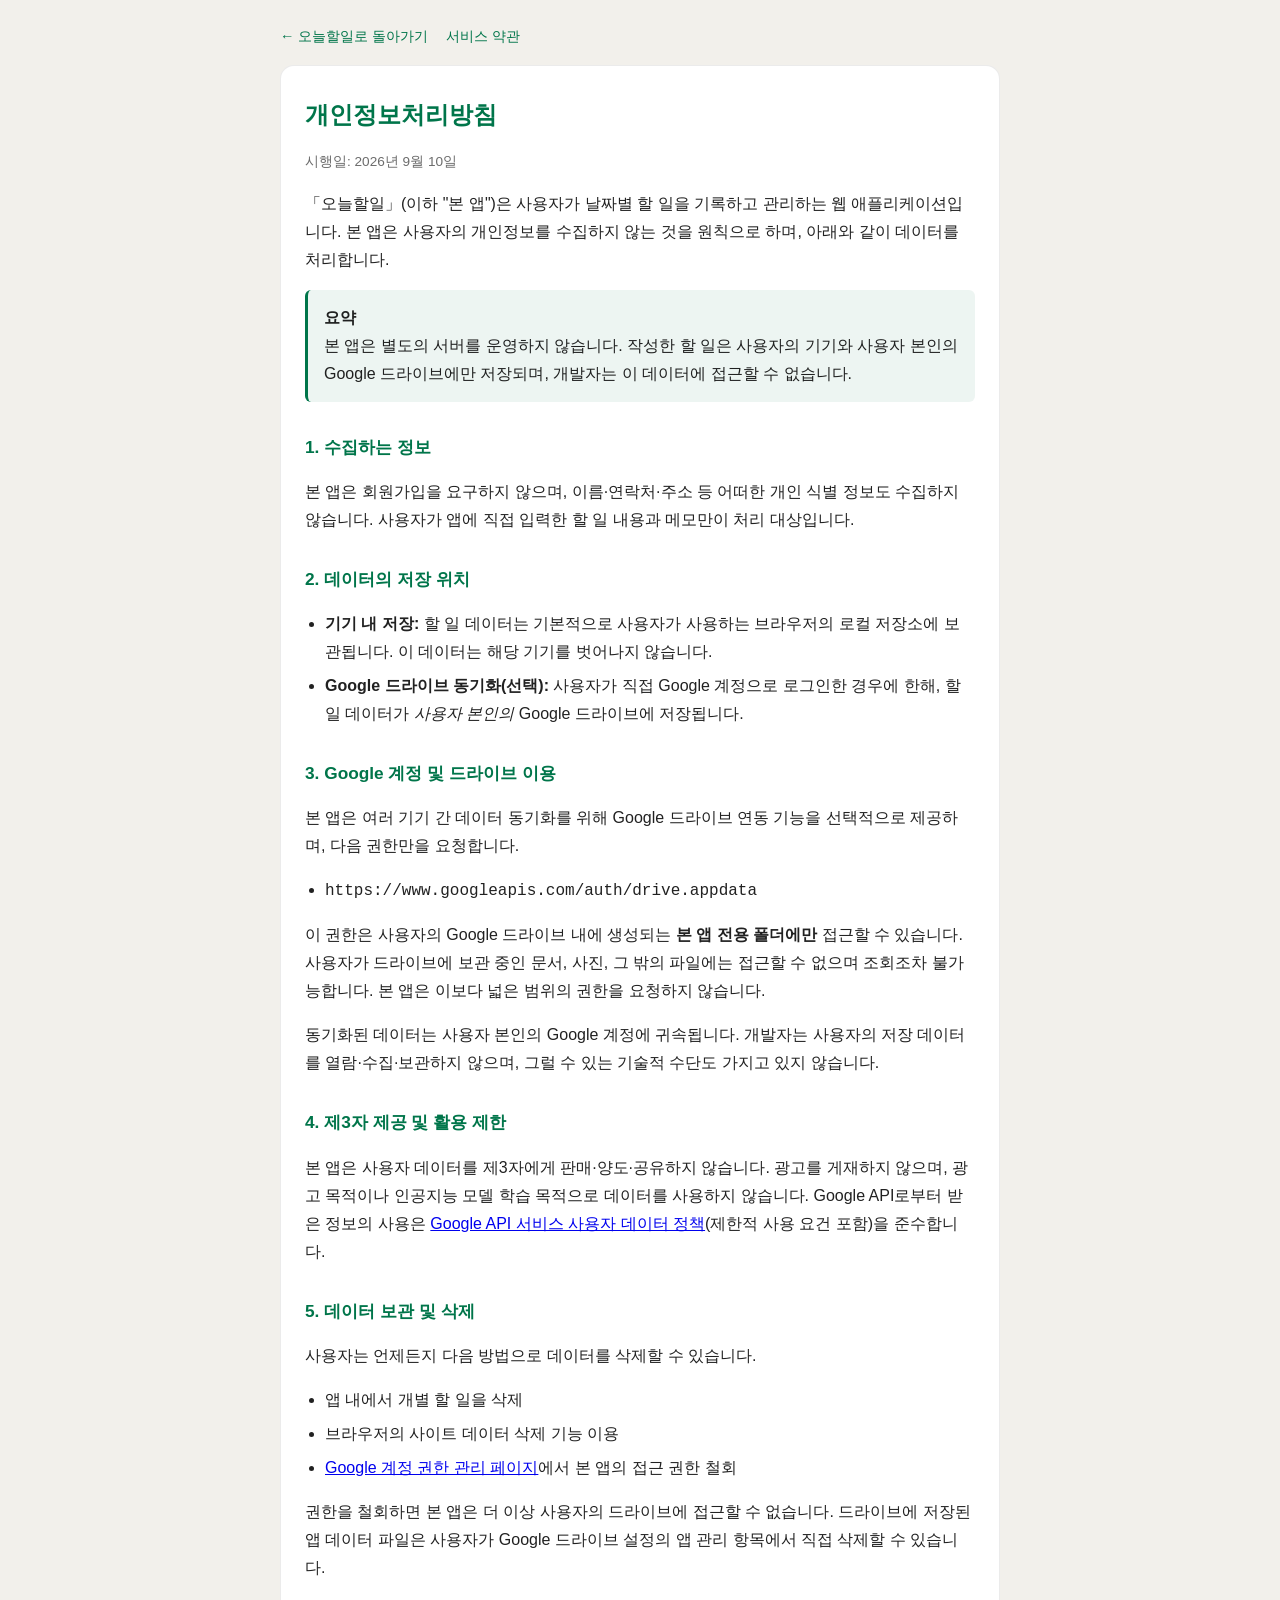
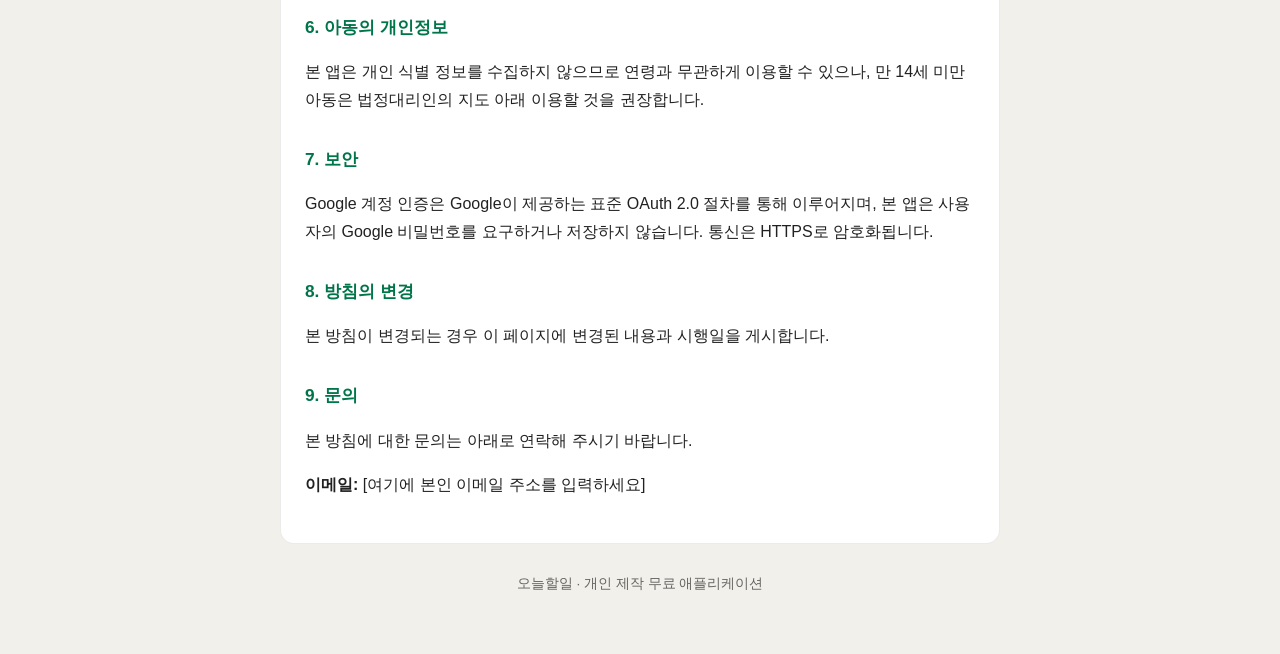
==== privacy.html @ f2ad4640 "Add files via upload" ====
<!DOCTYPE html>
<html lang="ko">
<head>
<meta charset="UTF-8">
<meta name="viewport" content="width=device-width, initial-scale=1.0">
<title>개인정보처리방침 - 오늘할일</title>
<style>
  :root {
    --bg: #f2f0eb;
    --card: #ffffff;
    --border: rgba(0,0,0,0.08);
    --green: #00754A;
    --text: rgba(0,0,0,0.87);
    --muted: rgba(0,0,0,0.58);
  }
  * { box-sizing: border-box; }
  body {
    margin: 0;
    padding: 24px 16px 60px;
    background: var(--bg);
    color: var(--text);
    font-family: -apple-system, BlinkMacSystemFont, "Apple SD Gothic Neo", "Malgun Gothic", sans-serif;
    line-height: 1.75;
    font-size: 16px;
  }
  .wrap { max-width: 720px; margin: 0 auto; }
  .card {
    background: var(--card);
    border: 1px solid var(--border);
    border-radius: 14px;
    padding: 28px 24px;
  }
  h1 { font-size: 1.5rem; margin: 0 0 6px; color: var(--green); }
  h2 { font-size: 1.08rem; margin: 30px 0 8px; color: var(--green); }
  .updated { color: var(--muted); font-size: 0.85rem; margin-bottom: 4px; }
  p, li { color: var(--text); }
  ul { padding-left: 20px; }
  li { margin-bottom: 6px; }
  .highlight {
    background: rgba(0,117,74,0.07);
    border-left: 3px solid var(--green);
    border-radius: 6px;
    padding: 14px 16px;
    margin: 16px 0;
  }
  .nav { margin-bottom: 16px; font-size: 0.9rem; }
  .nav a { color: var(--green); text-decoration: none; margin-right: 14px; }
  .nav a:hover { text-decoration: underline; }
  footer { margin-top: 28px; color: var(--muted); font-size: 0.85rem; text-align: center; }
</style>
</head>
<body>
<div class="wrap">

  <div class="nav">
    <a href="./index.html">← 오늘할일로 돌아가기</a>
    <a href="./terms.html">서비스 약관</a>
  </div>

  <div class="card">
    <h1>개인정보처리방침</h1>
    <p class="updated">시행일: 2026년 9월 10일</p>

    <p>「오늘할일」(이하 "본 앱")은 사용자가 날짜별 할 일을 기록하고 관리하는 웹 애플리케이션입니다. 본 앱은 사용자의 개인정보를 수집하지 않는 것을 원칙으로 하며, 아래와 같이 데이터를 처리합니다.</p>

    <div class="highlight">
      <strong>요약</strong><br>
      본 앱은 별도의 서버를 운영하지 않습니다. 작성한 할 일은 사용자의 기기와 사용자 본인의 Google 드라이브에만 저장되며, 개발자는 이 데이터에 접근할 수 없습니다.
    </div>

    <h2>1. 수집하는 정보</h2>
    <p>본 앱은 회원가입을 요구하지 않으며, 이름·연락처·주소 등 어떠한 개인 식별 정보도 수집하지 않습니다. 사용자가 앱에 직접 입력한 할 일 내용과 메모만이 처리 대상입니다.</p>

    <h2>2. 데이터의 저장 위치</h2>
    <ul>
      <li><strong>기기 내 저장:</strong> 할 일 데이터는 기본적으로 사용자가 사용하는 브라우저의 로컬 저장소에 보관됩니다. 이 데이터는 해당 기기를 벗어나지 않습니다.</li>
      <li><strong>Google 드라이브 동기화(선택):</strong> 사용자가 직접 Google 계정으로 로그인한 경우에 한해, 할 일 데이터가 <em>사용자 본인의</em> Google 드라이브에 저장됩니다.</li>
    </ul>

    <h2>3. Google 계정 및 드라이브 이용</h2>
    <p>본 앱은 여러 기기 간 데이터 동기화를 위해 Google 드라이브 연동 기능을 선택적으로 제공하며, 다음 권한만을 요청합니다.</p>
    <ul>
      <li><code>https://www.googleapis.com/auth/drive.appdata</code></li>
    </ul>
    <p>이 권한은 사용자의 Google 드라이브 내에 생성되는 <strong>본 앱 전용 폴더에만</strong> 접근할 수 있습니다. 사용자가 드라이브에 보관 중인 문서, 사진, 그 밖의 파일에는 접근할 수 없으며 조회조차 불가능합니다. 본 앱은 이보다 넓은 범위의 권한을 요청하지 않습니다.</p>
    <p>동기화된 데이터는 사용자 본인의 Google 계정에 귀속됩니다. 개발자는 사용자의 저장 데이터를 열람·수집·보관하지 않으며, 그럴 수 있는 기술적 수단도 가지고 있지 않습니다.</p>

    <h2>4. 제3자 제공 및 활용 제한</h2>
    <p>본 앱은 사용자 데이터를 제3자에게 판매·양도·공유하지 않습니다. 광고를 게재하지 않으며, 광고 목적이나 인공지능 모델 학습 목적으로 데이터를 사용하지 않습니다. Google API로부터 받은 정보의 사용은 <a href="https://developers.google.com/terms/api-services-user-data-policy" target="_blank" rel="noopener">Google API 서비스 사용자 데이터 정책</a>(제한적 사용 요건 포함)을 준수합니다.</p>

    <h2>5. 데이터 보관 및 삭제</h2>
    <p>사용자는 언제든지 다음 방법으로 데이터를 삭제할 수 있습니다.</p>
    <ul>
      <li>앱 내에서 개별 할 일을 삭제</li>
      <li>브라우저의 사이트 데이터 삭제 기능 이용</li>
      <li><a href="https://myaccount.google.com/permissions" target="_blank" rel="noopener">Google 계정 권한 관리 페이지</a>에서 본 앱의 접근 권한 철회</li>
    </ul>
    <p>권한을 철회하면 본 앱은 더 이상 사용자의 드라이브에 접근할 수 없습니다. 드라이브에 저장된 앱 데이터 파일은 사용자가 Google 드라이브 설정의 앱 관리 항목에서 직접 삭제할 수 있습니다.</p>

    <h2>6. 아동의 개인정보</h2>
    <p>본 앱은 개인 식별 정보를 수집하지 않으므로 연령과 무관하게 이용할 수 있으나, 만 14세 미만 아동은 법정대리인의 지도 아래 이용할 것을 권장합니다.</p>

    <h2>7. 보안</h2>
    <p>Google 계정 인증은 Google이 제공하는 표준 OAuth 2.0 절차를 통해 이루어지며, 본 앱은 사용자의 Google 비밀번호를 요구하거나 저장하지 않습니다. 통신은 HTTPS로 암호화됩니다.</p>

    <h2>8. 방침의 변경</h2>
    <p>본 방침이 변경되는 경우 이 페이지에 변경된 내용과 시행일을 게시합니다.</p>

    <h2>9. 문의</h2>
    <p>본 방침에 대한 문의는 아래로 연락해 주시기 바랍니다.</p>
    <p><strong>이메일:</strong> [여기에 본인 이메일 주소를 입력하세요]</p>
  </div>

  <footer>오늘할일 · 개인 제작 무료 애플리케이션</footer>

</div>
</body>
</html>
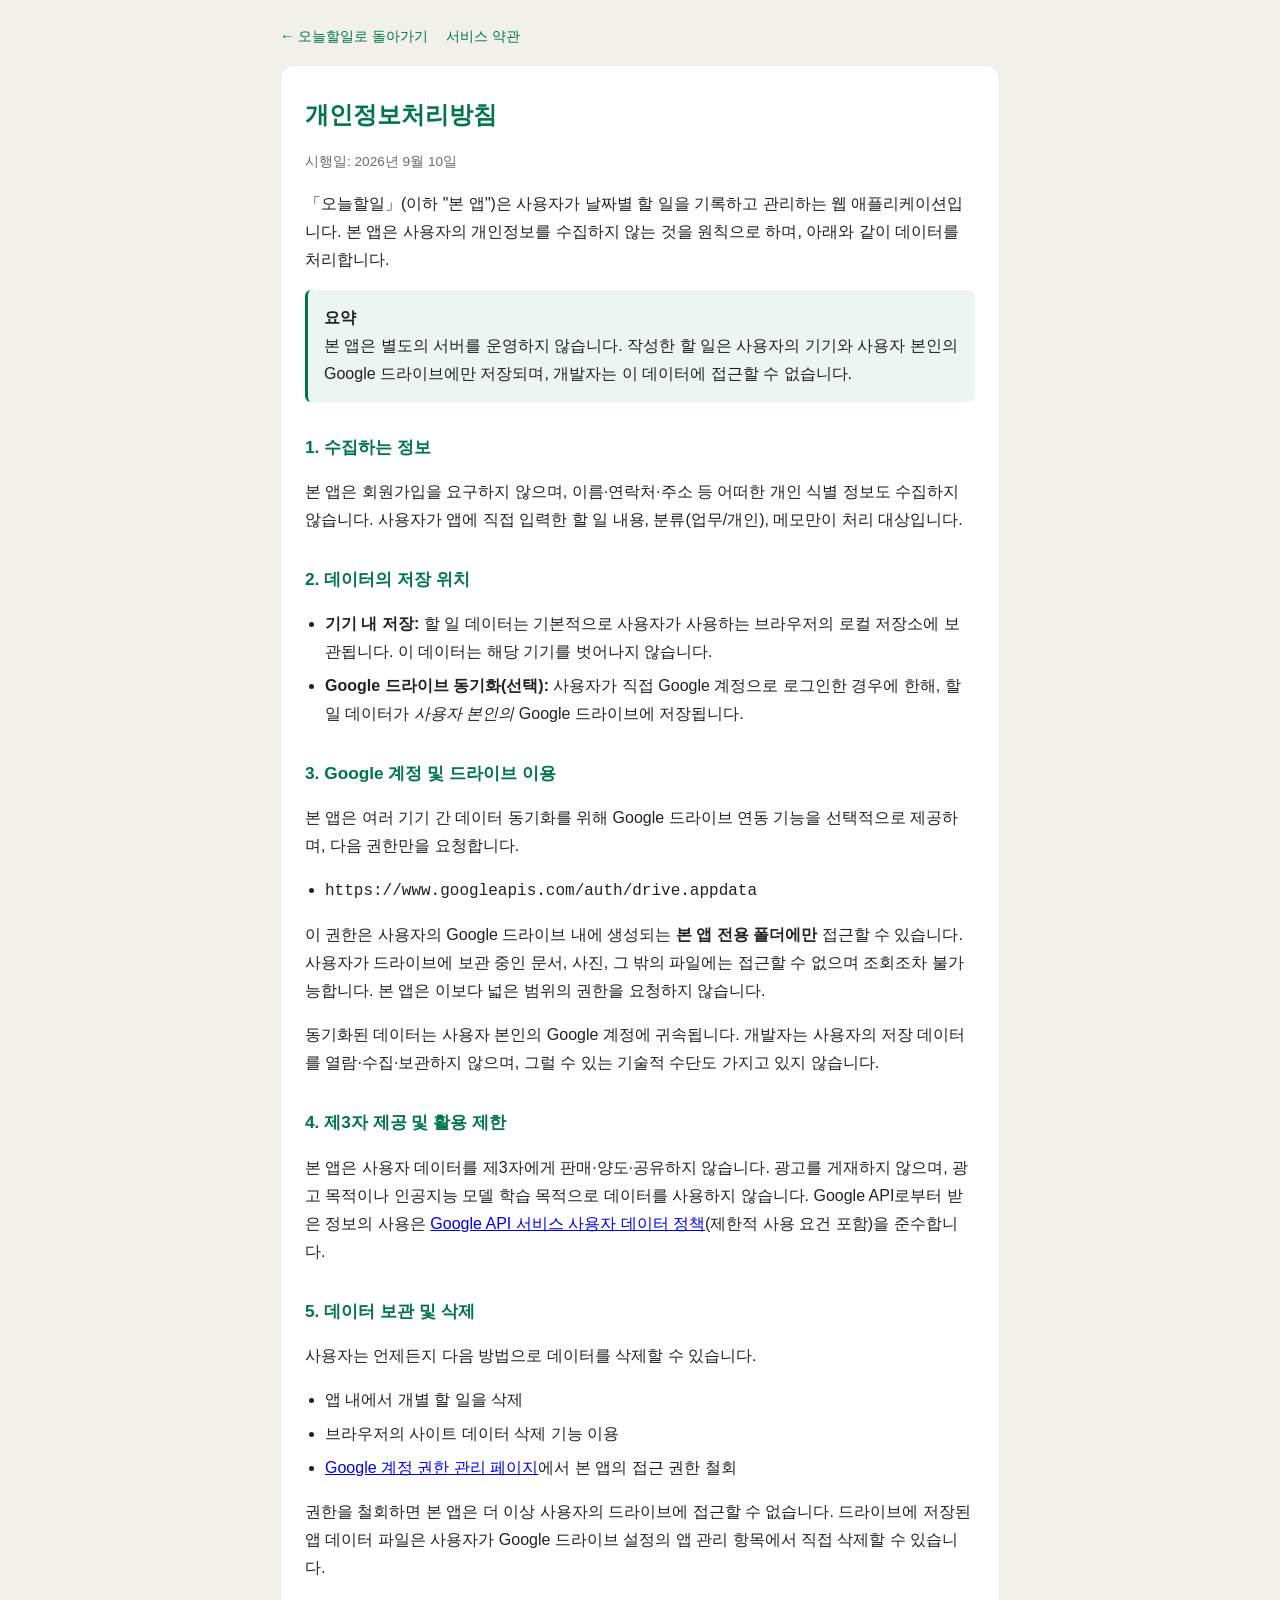
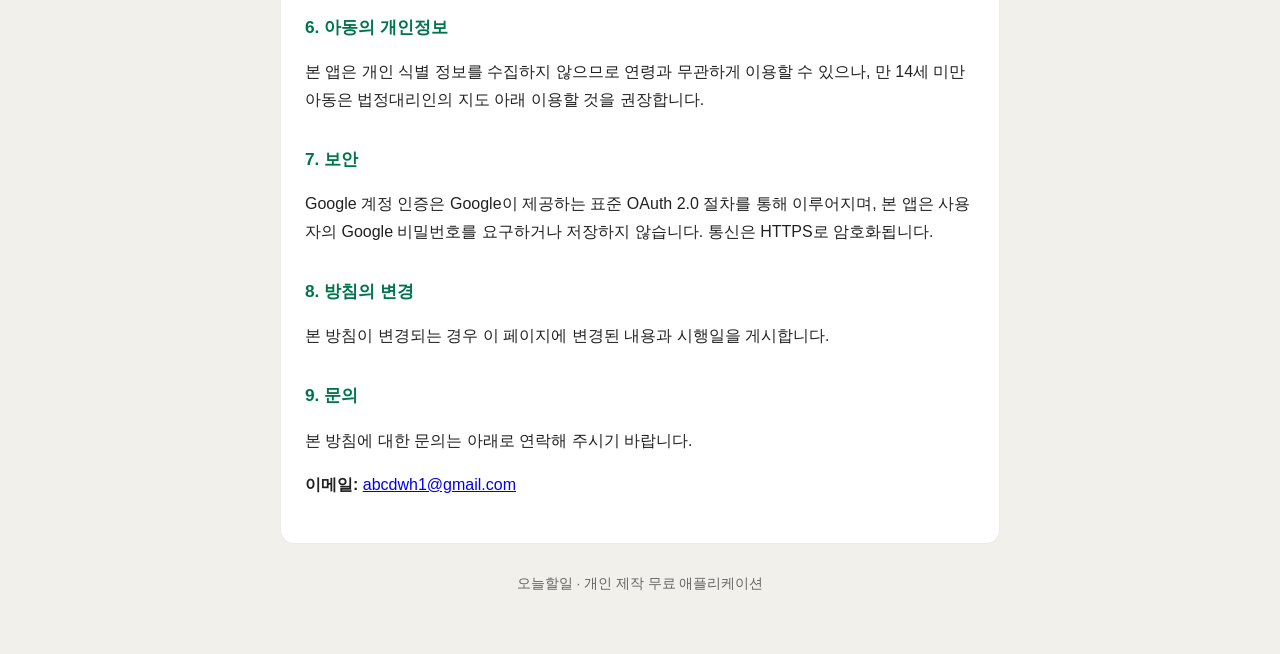
==== commit 8869a01d: "Add files via upload" ====
--- a/privacy.html
+++ b/privacy.html
@@ -69,7 +69,7 @@
     </div>
 
     <h2>1. 수집하는 정보</h2>
-    <p>본 앱은 회원가입을 요구하지 않으며, 이름·연락처·주소 등 어떠한 개인 식별 정보도 수집하지 않습니다. 사용자가 앱에 직접 입력한 할 일 내용과 메모만이 처리 대상입니다.</p>
+    <p>본 앱은 회원가입을 요구하지 않으며, 이름·연락처·주소 등 어떠한 개인 식별 정보도 수집하지 않습니다. 사용자가 앱에 직접 입력한 할 일 내용, 분류(업무/개인), 메모만이 처리 대상입니다.</p>
 
     <h2>2. 데이터의 저장 위치</h2>
     <ul>
@@ -108,7 +108,7 @@
 
     <h2>9. 문의</h2>
     <p>본 방침에 대한 문의는 아래로 연락해 주시기 바랍니다.</p>
-    <p><strong>이메일:</strong> [여기에 본인 이메일 주소를 입력하세요]</p>
+    <p><strong>이메일:</strong> <a href="mailto:abcdwh1@gmail.com">abcdwh1@gmail.com</a></p>
   </div>
 
   <footer>오늘할일 · 개인 제작 무료 애플리케이션</footer>
